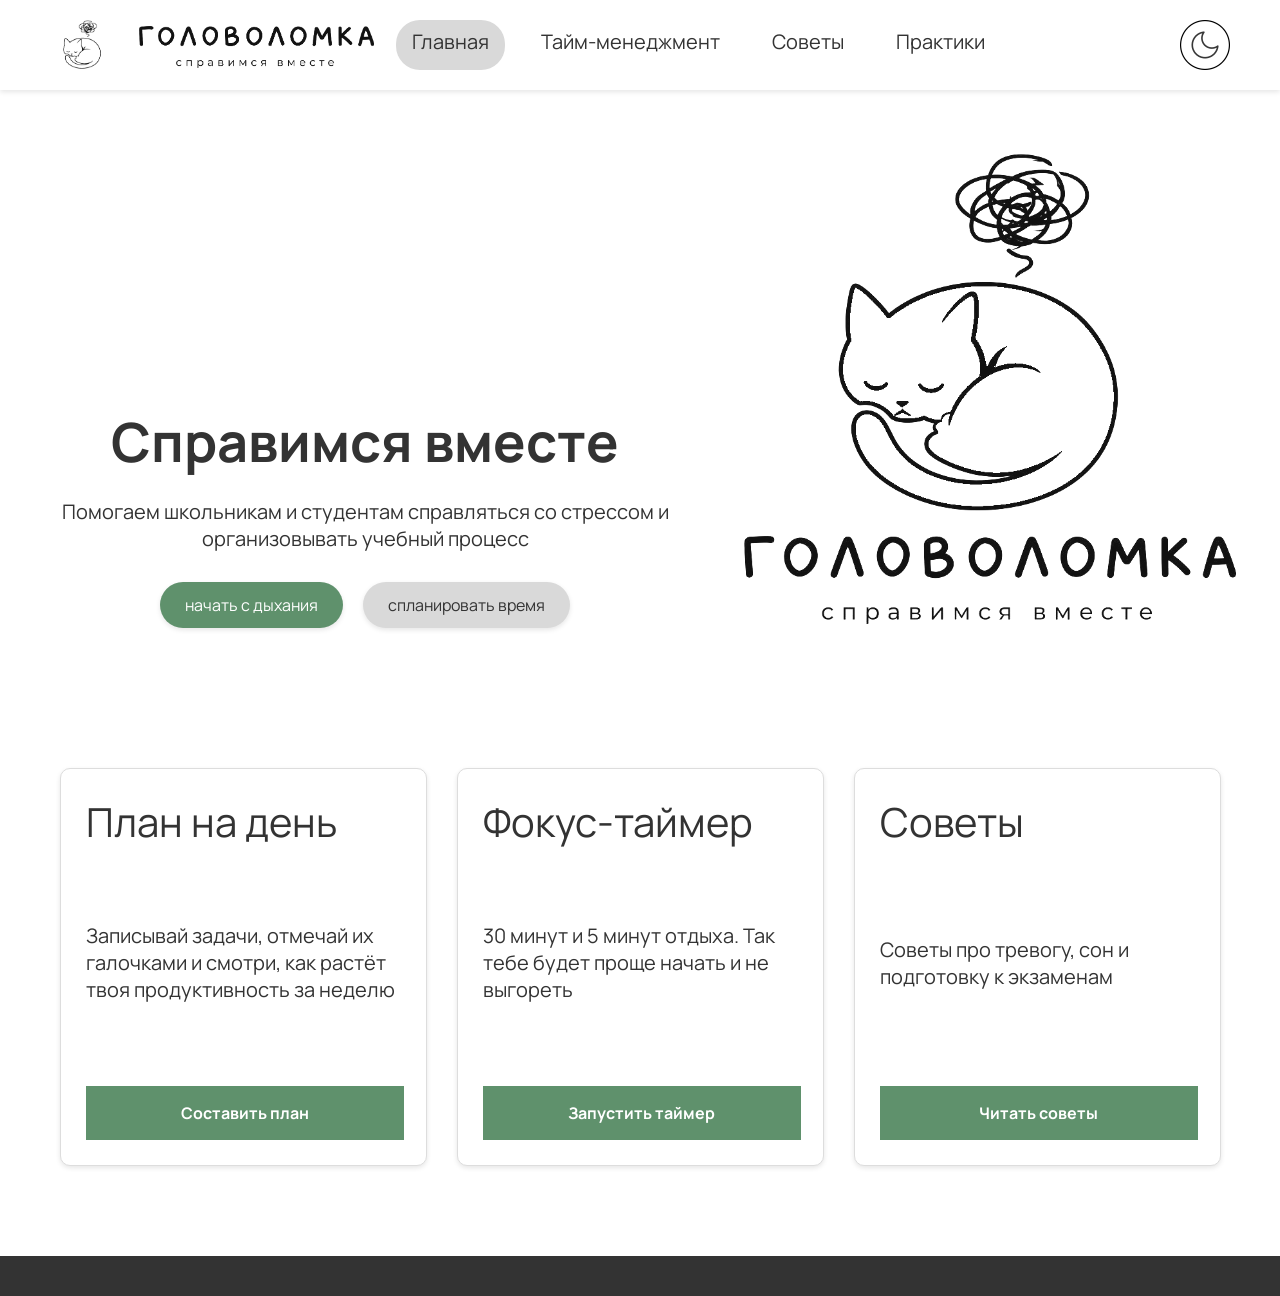
==== index.html @ a2838840 "Add files via upload" ====
<!DOCTYPE html>
<html lang="ru">
<head>
    <meta charset="UTF-8">
    <title>Inside Out</title>
    <link rel="stylesheet" href="main.css">
    <link href="https://fonts.googleapis.com/css?family=Manrope&display=swap" rel="stylesheet">
</head>
<body>
    <header>
        <section class="navigation">
            <nav>
                <img src = "logophoto.png" alt = "">
                <img src="logotext.png" alt="">
                <a class = "active" href="index.html">Главная</a>
                <a href="time.html">Тайм-менеджмент</a>
                <a href="tips.html">Советы</a>
                <a href="practice.html">Практики</a>
                <img class = "a123" src = "Group 1@2x.png" alt = "">
            </nav>
        </section>
    </header>
    <main>
        <section class="start">
            <div class="start1">
                <div class="start-wrapper">
                    <div class="textstart">
                        <h1>Справимся вместе</h1>
                        <p>Помогаем школьникам и студентам справляться со стрессом и организовывать учебный процесс</p>
                        <div class="buttonstart">
                            <a class = "green" href="practice.html">начать с дыхания</a>
                            <a class = "grey" href="time.html">спланировать время</a>
                        </div>
                    </div>
                </div>
                <img class="logo" src="logo.png" alt="Логотип Inside Out">
            </div>
        </section> 
        
        <!-- <section class="achieve">
            <div class = "achieve_div">
                <div class = "block">
                    <h3>Для кого</h3>
                    <p>Школьники и студенты с тревожностью</p>
                </div>
                <div class = "block">
                    <h3>Проблема</h3>
                    <p>Стресс школьников и студентов в период экзаменов</p>
                </div>
                <div class = "block">
                    <h3>Цель</h3>
                    <p>Помочь школьникам и студентам справляться со стрессом и организовывать учебный процесс.</p>
                </div>
                <div class = "block">
                    <h3>Почему важно</h3>
                    <p>Есть необходимость в сохранении психики и ментального здоровья подростков.</p>
                </div>
            </div>
    </section> -->
    
    <section class = 'insaid'>
            <div>
                <div class = 'what_insaid'>
                    <div class = 'insaid__div'>
                        <h3>План на день</h3>
                        <p>Записывай задачи, отмечай их галочками и смотри, как растёт твоя продуктивность за неделю</p>
                        <div><a href="time.html">Составить план</a></div>
                    </div>
                    <div class = 'insaid__div'>
                        <h3>Фокус-таймер</h3>
                        <p>30 минут и 5 минут отдыха. Так тебе будет проще начать и не выгореть</p>
                        <div><a href="time.html">Запустить таймер</a></div>
                    </div>
                    <div class = 'insaid__div'>
                        <h3>Советы</h3>
                        <p>Советы про тревогу, сон и подготовку к экзаменам</p>
                        <div><a href="tips.html">Читать советы</a></div>
                    </div>
                </div>
        </section>
    </main>
    <footer>
    </footer>
</body>
</html>
---- main.css ----
:root {
    --color-neutral-light: #F7F5EE;
    --color-neutral-medium: #D0D0CE;
    --color-neutral-dark: #D9D9D9;
    --color-accent-green: #5F916C;
}

* {
    margin: 0;
    padding: 0;
    box-sizing: border-box;
}

body {
    font-family: 'Manrope', sans-serif;
    color: #333;
    background-color: (var(--color-neutral-light));
}

header {
    padding: 20px 0;
    box-shadow: 0 2px 5px rgba(0, 0, 0, 0.1);
}

nav {
    display: flex;
    justify-content: flex-start;
    gap: 20px;
    margin-left: 50px;
}

nav img {
    max-height: 50px;
}

.a123{
    position: absolute;
    right: 50px;
}
.active {
    background-color: #D9D9D9;
    padding: 8px 16px;
    border-radius: 24px;
}

nav a {
    color: #333;
    padding: 8px 16px;
    margin: 0;
    font-size: 20px;
    cursor: pointer;
    text-decoration: none;
}

nav a:hover {
    color: var(--color-accent-green);
}
.logo {
    width: 500px;
}

.start {
    padding: 60px 20px;
    text-align: center;
}
.green {
    background-color: #5F916C;
    color: white;
}
.grey {
    background-color: #D9D9D9;
    color: #333;
}

.start1 {
    display: flex;
    align-items: flex-end;
    gap: 50px;
    max-width: 1200px;
    margin: 0 auto;
}

.textstart h1 {
    font-size: 54px;
    margin-bottom: 20px;
}

.textstart p {
    font-size: 20px;
    margin-bottom: 30px;
}

.buttonstart {
    display: flex;
    justify-content: center;
    gap: 20px;
}

.buttonstart a {
    padding: 12px 25px;
    border-radius: 24px;
    cursor: pointer;
    text-decoration: none ;
    box-shadow: 0 2px 5px rgba(0, 0, 0, 0.1);
}

.green:hover {
    background-color: #53805f;
}
.grey:hover {
    background-color: #c3c3c3;
}

.achieve {
    background-color: #fff;
    padding: 50px 20px;
    text-align: flex-start;
}
.achieve_div {
    display: flex;
    flex-wrap: wrap;
    justify-content: center;
    gap: 30px;
    max-width: 900px;
    margin: 0 auto;
}

.block {
    flex: 1 1 250px;
    padding: 20px;
    border: 1px solid #eee;
    border-radius: 10px;
    background-color: #fff;
    box-shadow: 0 2px 5px rgba(0, 0, 0, 0.2);
}

.achieve h3 {
    margin-bottom: 10px;
    color: #5F916C;
}

.insaid {
    padding: 50px 20px;
    text-align: center;
}

.what_insaid {
    display: flex;
    text-align: start;
    flex-wrap: wrap;
    justify-content: center;
    gap: 30px;
    max-width: 1200px;
    margin: 30px auto 0px;
}

.insaid__div {
    width: 367px;
    height: 398px;
    padding: 25px;
    border: 1px solid #ddd;
    border-radius: 10px;
    background-color: #fff;
    display: flex;
    flex-direction: column;
    justify-content: space-between;
    align-content: center;
    min-height: 200px;
    box-shadow: 0 2px 5px rgba(0, 0, 0, 0.1);
}
.insaid h2 {
    font-size: 30px
}
.insaid p {
    margin-bottom: 20px;
    font-size: 20px;
}

.insaid h3 {
    margin-bottom: 10px;
    font-size: 40px;
    font-weight: 400;
}

.insaid a {
    display: inline-block;
    background-color: #5F916C;
    width: 318px;
    text-align: center;
    color: white;
    padding: 16px 56px;
    text-decoration: none;
    font-weight: bold;
}

.insaid a:hover {
    background-color: #53805f;
}

footer {
    background-color: #333;
    color: white;
    text-align: center;
    padding: 20px;
    margin-top: 40px;
}

@media (max-width: 768px) {
    .start1 {
        flex-direction: column;
    }

    nav {
        flex-direction: column;
        gap: 15px;
    }

    .textstart h1 {
        font-size: 32px;
    }
}
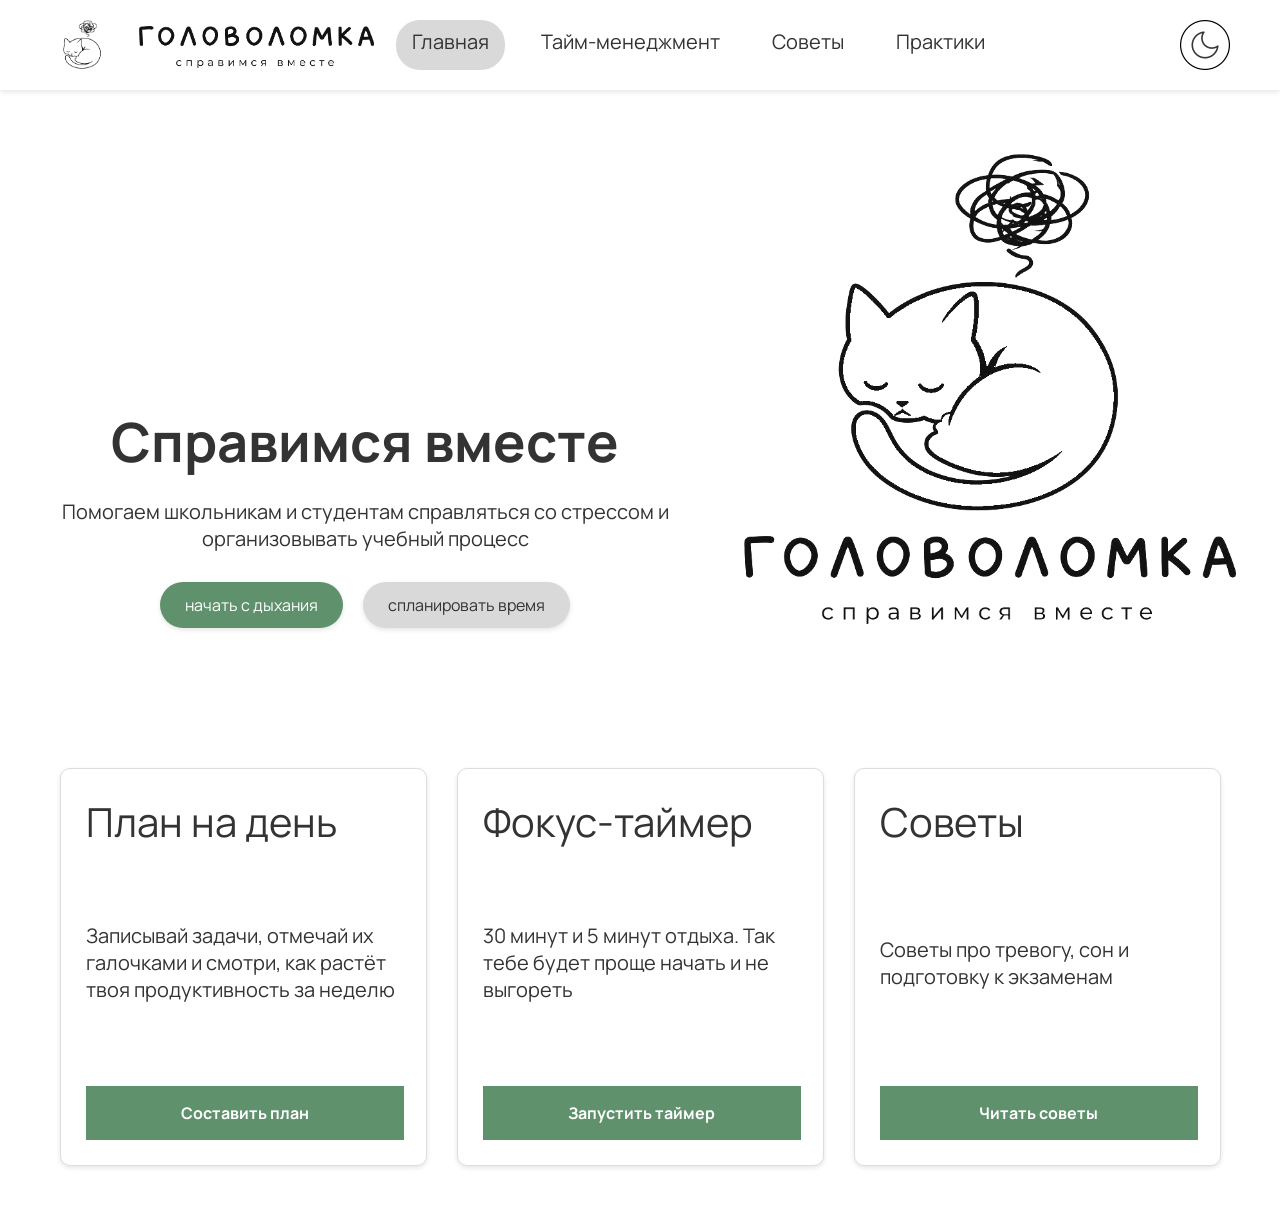
==== commit adbef810: "Update index.html" ====
--- a/index.html
+++ b/index.html
@@ -4,7 +4,9 @@
     <meta charset="UTF-8">
     <title>Inside Out</title>
     <link rel="stylesheet" href="main.css">
-    <link href="https://fonts.googleapis.com/css?family=Manrope&display=swap" rel="stylesheet">
+    <link rel="preconnect" href="https://fonts.googleapis.com">
+<link rel="preconnect" href="https://fonts.gstatic.com" crossorigin>
+<link href="https://fonts.googleapis.com/css2?family=Manrope:wght@200..800&display=swap" rel="stylesheet">
 </head>
 <body>
     <header>
@@ -17,6 +19,12 @@
                 <a href="tips.html">Советы</a>
                 <a href="practice.html">Практики</a>
                 <img class = "a123" src = "Group 1@2x.png" alt = "">
+
+                <a href="#menu" class="burger-container" id="menu"> 
+                    <span class="burger-line"></span> 
+                    <span class="burger-line"></span> 
+                    <span class="burger-line"></span> 
+                </a>
             </nav>
         </section>
     </header>
@@ -82,4 +90,4 @@
     <footer>
     </footer>
 </body>
-</html>+</html>
--- a/main.css
+++ b/main.css
@@ -197,26 +197,5 @@
     background-color: #53805f;
 }
 
-footer {
-    background-color: #333;
-    color: white;
-    text-align: center;
-    padding: 20px;
-    margin-top: 40px;
-}
-
-@media (max-width: 768px) {
-    .start1 {
-        flex-direction: column;
-    }
-
-    nav {
-        flex-direction: column;
-        gap: 15px;
-    }
-
-    .textstart h1 {
-        font-size: 32px;
-    }
-} 
-
+
+
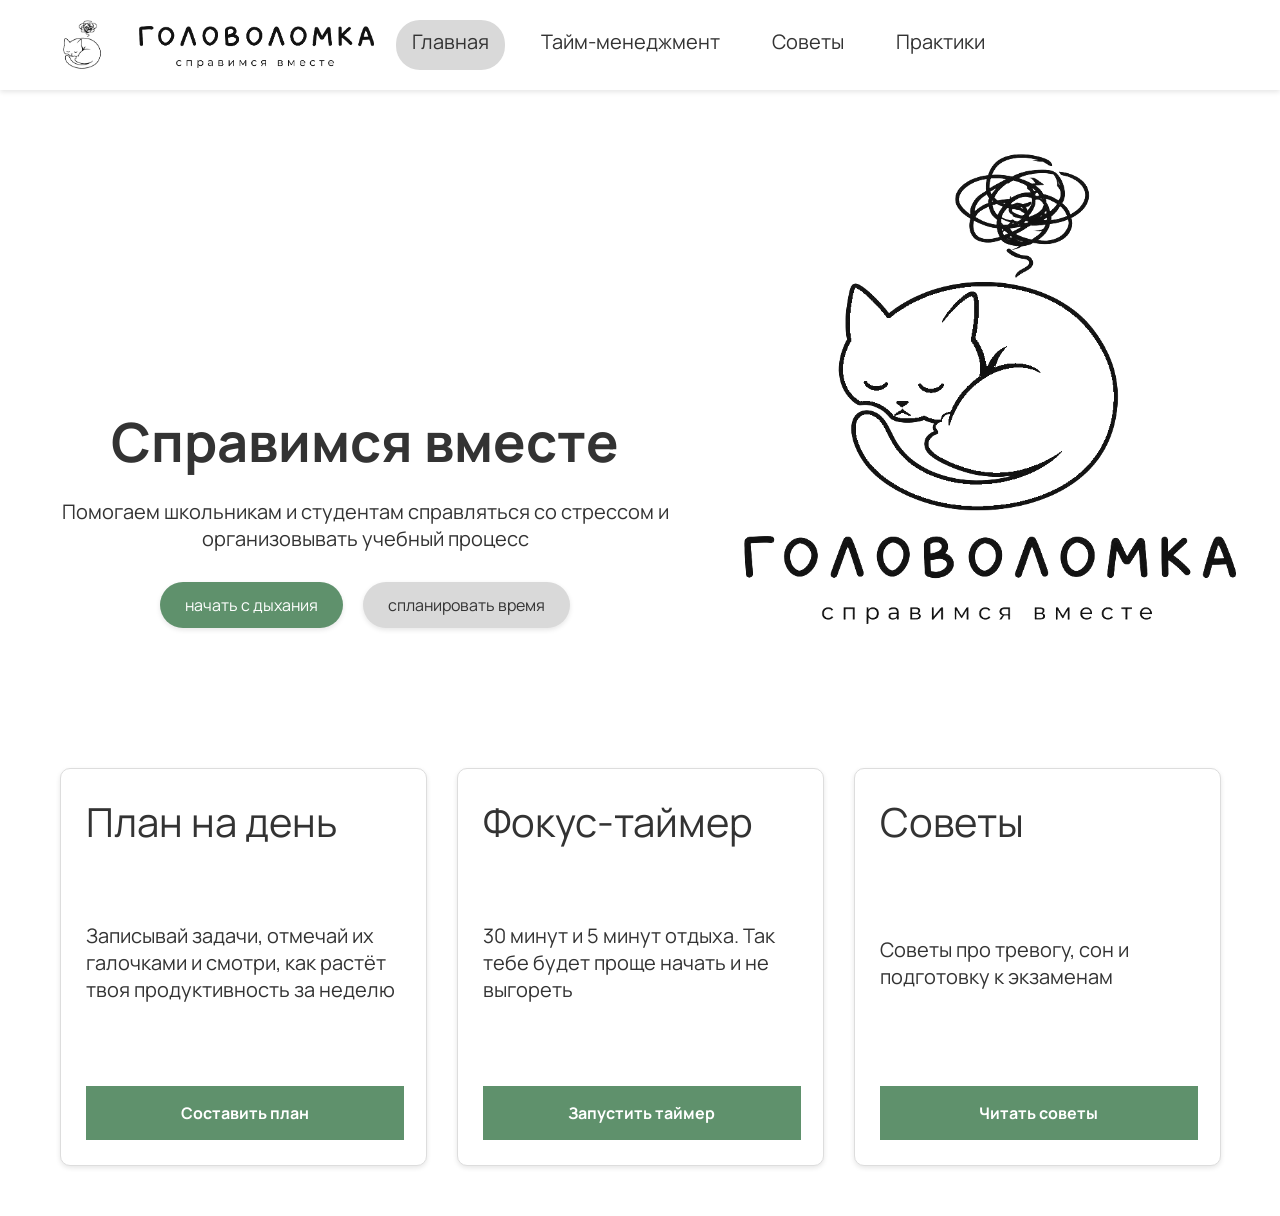
==== commit b75d6185: "Update index.html" ====
--- a/index.html
+++ b/index.html
@@ -18,7 +18,6 @@
                 <a href="time.html">Тайм-менеджмент</a>
                 <a href="tips.html">Советы</a>
                 <a href="practice.html">Практики</a>
-                <img class = "a123" src = "Group 1@2x.png" alt = "">
 
                 <a href="#menu" class="burger-container" id="menu"> 
                     <span class="burger-line"></span> 
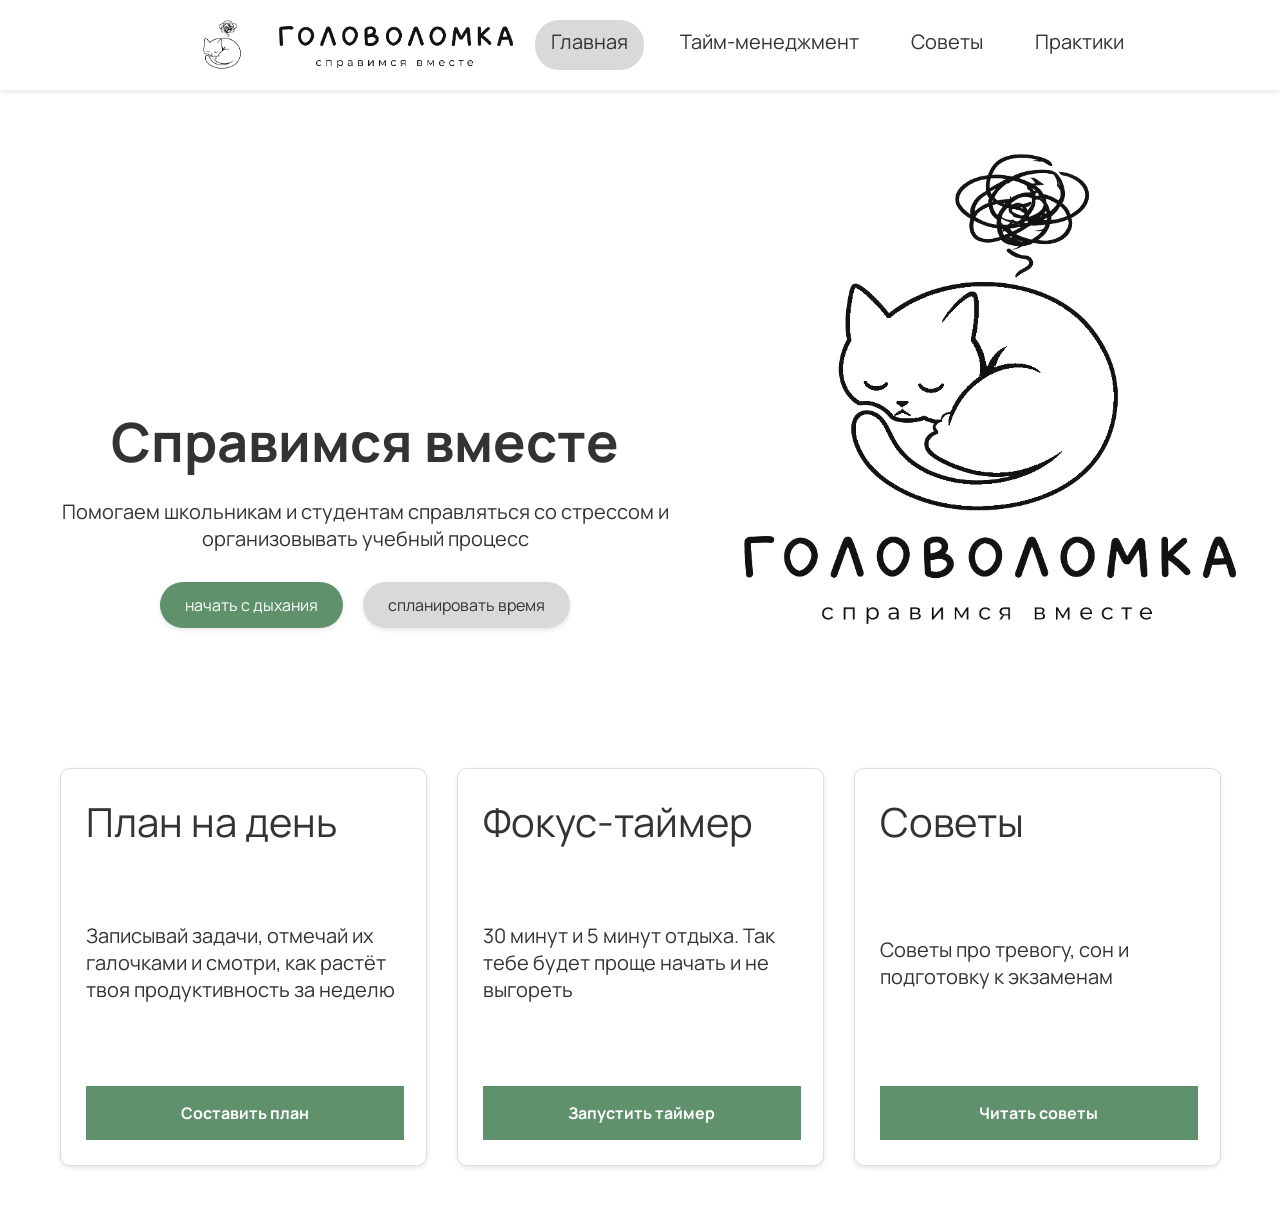
==== commit e0765cd9: "Update index.html" ====
--- a/index.html
+++ b/index.html
@@ -3,6 +3,7 @@
 <head>
     <meta charset="UTF-8">
     <title>Inside Out</title>
+    <meta name="viewport" content="width=device-width, initial-scale=1.0">
     <link rel="stylesheet" href="main.css">
     <link rel="preconnect" href="https://fonts.googleapis.com">
 <link rel="preconnect" href="https://fonts.gstatic.com" crossorigin>
@@ -18,12 +19,6 @@
                 <a href="time.html">Тайм-менеджмент</a>
                 <a href="tips.html">Советы</a>
                 <a href="practice.html">Практики</a>
-
-                <a href="#menu" class="burger-container" id="menu"> 
-                    <span class="burger-line"></span> 
-                    <span class="burger-line"></span> 
-                    <span class="burger-line"></span> 
-                </a>
             </nav>
         </section>
     </header>
--- a/main.css
+++ b/main.css
@@ -24,7 +24,7 @@
 
 nav {
     display: flex;
-    justify-content: flex-start;
+    justify-content: center;
     gap: 20px;
     margin-left: 50px;
 }
